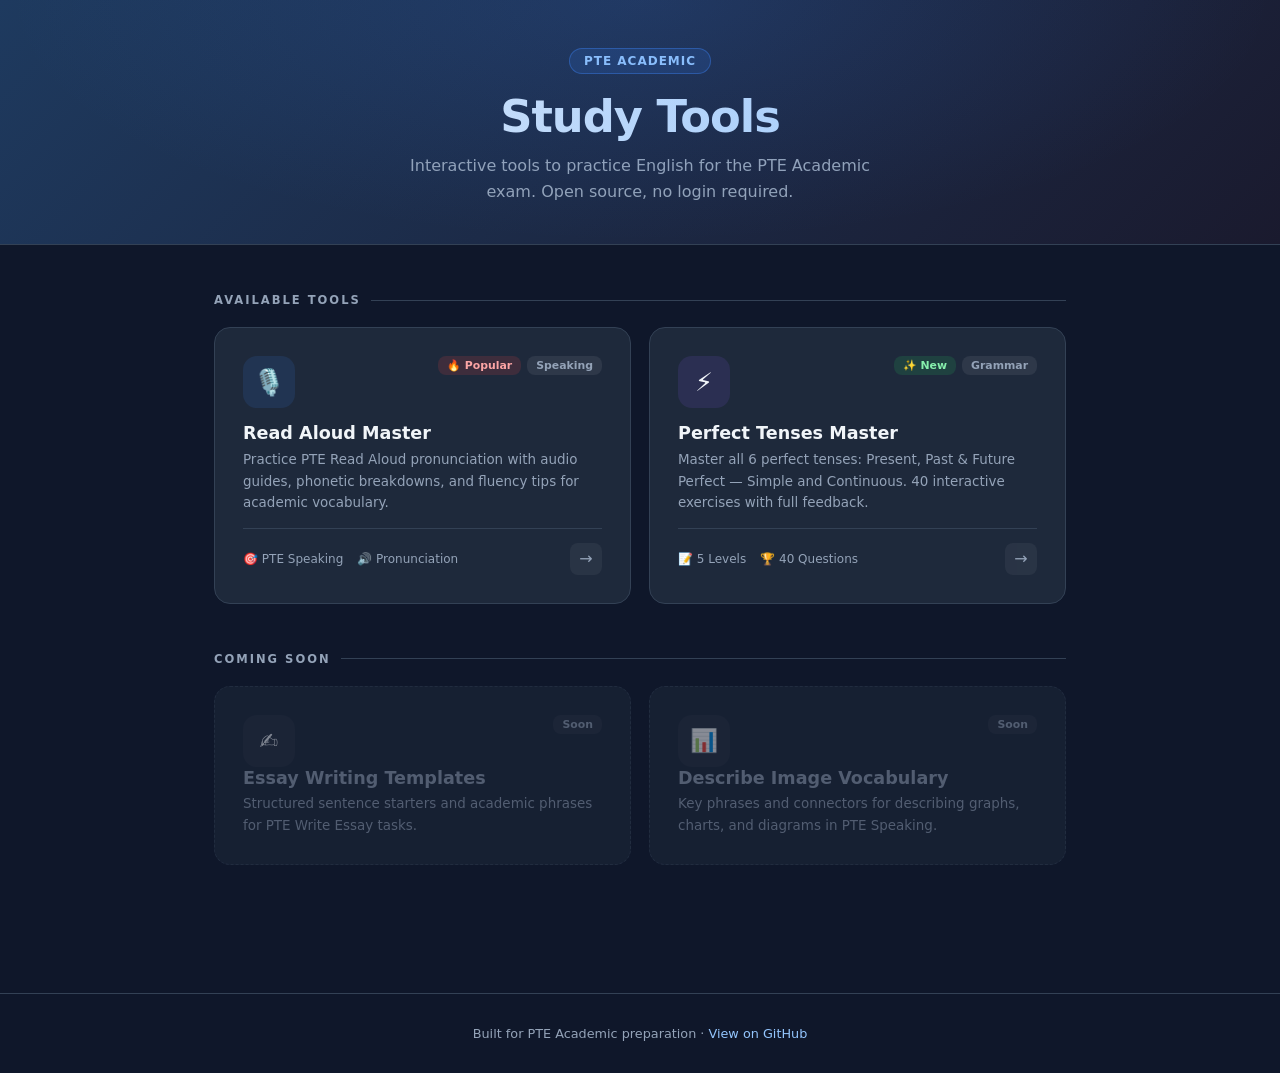
==== index.html @ c164edfb "Add Perfect Tenses Master tool and index navigation page - perfect_tenses_master.html: interactive g" ====
<!DOCTYPE html>
<html lang="en">
<head>
    <meta charset="UTF-8">
    <meta name="viewport" content="width=device-width, initial-scale=1.0">
    <title>PTE Academic — Study Tools</title>
    <style>
        * { margin: 0; padding: 0; box-sizing: border-box; }
        :root {
            --bg: #0F172A;
            --card: #1E293B;
            --card-hover: #263348;
            --border: #334155;
            --text: #F1F5F9;
            --text-muted: #94A3B8;
            --accent: #3B82F6;
            --accent2: #8B5CF6;
        }

        body {
            font-family: 'Segoe UI', system-ui, -apple-system, sans-serif;
            background: var(--bg);
            color: var(--text);
            min-height: 100vh;
        }

        /* ── HEADER ── */
        header {
            background: linear-gradient(135deg, #1E3A5F 0%, #1a1a2e 100%);
            padding: 48px 40px 40px;
            text-align: center;
            border-bottom: 1px solid var(--border);
            position: relative;
            overflow: hidden;
        }
        header::before {
            content: '';
            position: absolute; inset: 0;
            background: radial-gradient(ellipse at 50% 0%, rgba(59,130,246,0.15) 0%, transparent 70%);
            pointer-events: none;
        }
        .header-badge {
            display: inline-block;
            background: rgba(59,130,246,0.15);
            border: 1px solid rgba(59,130,246,0.4);
            color: #93C5FD;
            padding: 5px 14px;
            border-radius: 20px;
            font-size: 0.75rem;
            font-weight: 600;
            letter-spacing: 1px;
            text-transform: uppercase;
            margin-bottom: 16px;
        }
        header h1 {
            font-size: clamp(1.8rem, 4vw, 2.8rem);
            font-weight: 800;
            letter-spacing: -1px;
            background: linear-gradient(135deg, #F1F5F9, #93C5FD);
            -webkit-background-clip: text;
            -webkit-text-fill-color: transparent;
            background-clip: text;
            margin-bottom: 10px;
        }
        header p {
            color: var(--text-muted);
            font-size: 1rem;
            max-width: 500px;
            margin: 0 auto;
            line-height: 1.6;
        }

        /* ── MAIN ── */
        main {
            max-width: 900px;
            margin: 0 auto;
            padding: 48px 24px 80px;
        }

        .section-label {
            font-size: 0.72rem;
            font-weight: 700;
            letter-spacing: 2px;
            text-transform: uppercase;
            color: var(--text-muted);
            margin-bottom: 20px;
            display: flex;
            align-items: center;
            gap: 10px;
        }
        .section-label::after {
            content: '';
            flex: 1;
            height: 1px;
            background: var(--border);
        }

        /* ── CARDS GRID ── */
        .grid {
            display: grid;
            grid-template-columns: repeat(auto-fill, minmax(380px, 1fr));
            gap: 18px;
            margin-bottom: 48px;
        }

        .tool-card {
            background: var(--card);
            border: 1px solid var(--border);
            border-radius: 16px;
            padding: 28px;
            text-decoration: none;
            color: var(--text);
            transition: all 0.22s ease;
            display: flex;
            flex-direction: column;
            gap: 14px;
            position: relative;
            overflow: hidden;
        }
        .tool-card::before {
            content: '';
            position: absolute;
            top: 0; left: 0; right: 0;
            height: 3px;
            background: var(--card-accent, var(--accent));
            opacity: 0;
            transition: opacity 0.22s;
        }
        .tool-card:hover {
            background: var(--card-hover);
            border-color: var(--card-accent, var(--accent));
            transform: translateY(-3px);
            box-shadow: 0 12px 40px rgba(0,0,0,0.35);
        }
        .tool-card:hover::before { opacity: 1; }

        .card-top {
            display: flex;
            align-items: flex-start;
            justify-content: space-between;
            gap: 12px;
        }
        .card-icon {
            width: 52px; height: 52px;
            border-radius: 14px;
            display: flex; align-items: center; justify-content: center;
            font-size: 1.6rem;
            flex-shrink: 0;
        }
        .card-tags {
            display: flex; gap: 6px; flex-wrap: wrap; justify-content: flex-end;
        }
        .tag {
            padding: 3px 9px;
            border-radius: 8px;
            font-size: 0.68rem;
            font-weight: 600;
            background: rgba(255,255,255,0.07);
            color: var(--text-muted);
        }
        .tag-hot {
            background: rgba(239,68,68,0.15);
            color: #FCA5A5;
        }
        .tag-new {
            background: rgba(34,197,94,0.15);
            color: #86EFAC;
        }

        .card-title {
            font-size: 1.1rem;
            font-weight: 700;
            line-height: 1.3;
            margin-bottom: 4px;
        }
        .card-desc {
            font-size: 0.84rem;
            color: var(--text-muted);
            line-height: 1.6;
        }

        .card-footer {
            display: flex;
            align-items: center;
            justify-content: space-between;
            margin-top: auto;
            padding-top: 14px;
            border-top: 1px solid var(--border);
        }
        .card-meta {
            font-size: 0.75rem;
            color: var(--text-muted);
            display: flex;
            gap: 14px;
        }
        .card-meta span::before { margin-right: 4px; }
        .open-arrow {
            width: 32px; height: 32px;
            border-radius: 8px;
            background: rgba(255,255,255,0.05);
            display: flex; align-items: center; justify-content: center;
            font-size: 1rem;
            color: var(--text-muted);
            transition: all 0.2s;
        }
        .tool-card:hover .open-arrow {
            background: var(--card-accent, var(--accent));
            color: white;
        }

        /* ── COMING SOON ── */
        .coming-soon {
            background: var(--card);
            border: 1px dashed var(--border);
            border-radius: 16px;
            padding: 28px;
            opacity: 0.5;
            cursor: default;
        }
        .coming-soon .card-title { color: var(--text-muted); }
        .cs-badge {
            padding: 3px 9px;
            border-radius: 8px;
            font-size: 0.68rem;
            font-weight: 600;
            background: rgba(255,255,255,0.05);
            color: var(--text-muted);
        }

        /* ── FOOTER ── */
        footer {
            text-align: center;
            padding: 32px;
            border-top: 1px solid var(--border);
            color: var(--text-muted);
            font-size: 0.8rem;
        }
        footer a { color: #93C5FD; text-decoration: none; }
        footer a:hover { text-decoration: underline; }

        @media (max-width: 600px) {
            header { padding: 36px 20px 30px; }
            main { padding: 32px 16px 60px; }
            .grid { grid-template-columns: 1fr; }
        }
    </style>
</head>
<body>

<header>
    <div class="header-badge">PTE Academic</div>
    <h1>Study Tools</h1>
    <p>Interactive tools to practice English for the PTE Academic exam. Open source, no login required.</p>
</header>

<main>

    <div class="section-label">Available Tools</div>

    <div class="grid">

        <!-- Tool 1: Pronunciacion Master -->
        <a class="tool-card" href="pronunciacion_master.html" style="--card-accent: #3B82F6;">
            <div class="card-top">
                <div class="card-icon" style="background: rgba(59,130,246,0.12);">🎙️</div>
                <div class="card-tags">
                    <span class="tag tag-hot">🔥 Popular</span>
                    <span class="tag">Speaking</span>
                </div>
            </div>
            <div>
                <div class="card-title">Read Aloud Master</div>
                <div class="card-desc">Practice PTE Read Aloud pronunciation with audio guides, phonetic breakdowns, and fluency tips for academic vocabulary.</div>
            </div>
            <div class="card-footer">
                <div class="card-meta">
                    <span>🎯 PTE Speaking</span>
                    <span>🔊 Pronunciation</span>
                </div>
                <div class="open-arrow">→</div>
            </div>
        </a>

        <!-- Tool 2: Perfect Tenses Master -->
        <a class="tool-card" href="perfect_tenses_master.html" style="--card-accent: #8B5CF6;">
            <div class="card-top">
                <div class="card-icon" style="background: rgba(139,92,246,0.12);">⚡</div>
                <div class="card-tags">
                    <span class="tag tag-new">✨ New</span>
                    <span class="tag">Grammar</span>
                </div>
            </div>
            <div>
                <div class="card-title">Perfect Tenses Master</div>
                <div class="card-desc">Master all 6 perfect tenses: Present, Past & Future Perfect — Simple and Continuous. 40 interactive exercises with full feedback.</div>
            </div>
            <div class="card-footer">
                <div class="card-meta">
                    <span>📝 5 Levels</span>
                    <span>🏆 40 Questions</span>
                </div>
                <div class="open-arrow">→</div>
            </div>
        </a>

    </div>

    <div class="section-label">Coming Soon</div>

    <div class="grid">
        <div class="coming-soon">
            <div class="card-top">
                <div class="card-icon" style="background:rgba(255,255,255,0.04); font-size:1.4rem;">✍️</div>
                <span class="cs-badge">Soon</span>
            </div>
            <div class="card-title">Essay Writing Templates</div>
            <div class="card-desc">Structured sentence starters and academic phrases for PTE Write Essay tasks.</div>
        </div>
        <div class="coming-soon">
            <div class="card-top">
                <div class="card-icon" style="background:rgba(255,255,255,0.04); font-size:1.4rem;">📊</div>
                <span class="cs-badge">Soon</span>
            </div>
            <div class="card-title">Describe Image Vocabulary</div>
            <div class="card-desc">Key phrases and connectors for describing graphs, charts, and diagrams in PTE Speaking.</div>
        </div>
    </div>

</main>

<footer>
    Built for PTE Academic preparation · <a href="https://github.com" target="_blank">View on GitHub</a>
</footer>

</body>
</html>
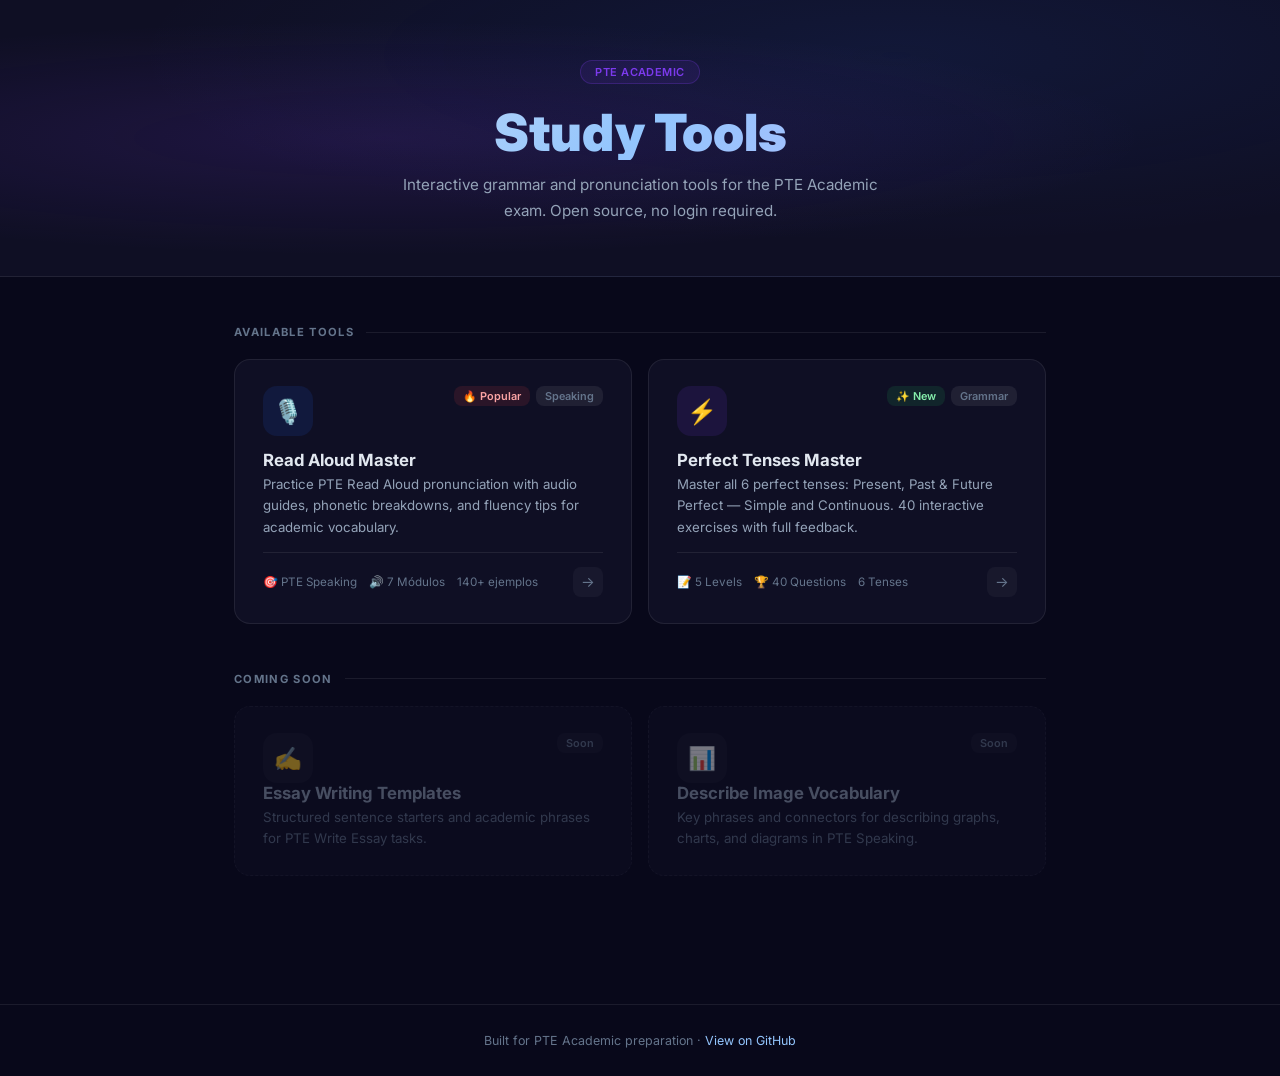
==== commit 451f3166: "Add shared design system and unify visual style across all tools - styles.css: shared stylesheet wit" ====
--- a/index.html
+++ b/index.html
@@ -1,335 +1,188 @@
 <!DOCTYPE html>
 <html lang="en">
 <head>
-    <meta charset="UTF-8">
-    <meta name="viewport" content="width=device-width, initial-scale=1.0">
-    <title>PTE Academic — Study Tools</title>
-    <style>
-        * { margin: 0; padding: 0; box-sizing: border-box; }
-        :root {
-            --bg: #0F172A;
-            --card: #1E293B;
-            --card-hover: #263348;
-            --border: #334155;
-            --text: #F1F5F9;
-            --text-muted: #94A3B8;
-            --accent: #3B82F6;
-            --accent2: #8B5CF6;
-        }
+  <meta charset="UTF-8">
+  <meta name="viewport" content="width=device-width, initial-scale=1.0">
+  <title>PTE Academic — Study Tools</title>
+  <link href="https://fonts.googleapis.com/css2?family=Inter:wght@300;400;500;600;700;800;900&family=JetBrains+Mono:wght@400;600&display=swap" rel="stylesheet">
+  <link rel="stylesheet" href="styles.css">
+  <style>
+    /* Index-specific: centered layout (no sidebar) */
+    body { display: block; }
 
-        body {
-            font-family: 'Segoe UI', system-ui, -apple-system, sans-serif;
-            background: var(--bg);
-            color: var(--text);
-            min-height: 100vh;
-        }
+    .index-header {
+      background:
+        radial-gradient(ellipse at 30% 50%, rgba(124,58,237,.15) 0%, transparent 60%),
+        radial-gradient(ellipse at 70% 20%, rgba(37,99,235,.10) 0%, transparent 60%),
+        var(--bg2);
+      border-bottom: 1px solid var(--b1);
+      padding: 60px 40px 52px;
+      text-align: center;
+    }
+    .index-badge {
+      display: inline-flex; align-items: center; gap: 6px;
+      font-size: 11px; font-weight: 600; color: #7c3aed;
+      background: rgba(124,58,237,.1); border: 1px solid rgba(124,58,237,.25);
+      padding: 4px 14px; border-radius: 20px;
+      letter-spacing: .04em; text-transform: uppercase; margin-bottom: 20px;
+    }
+    .index-header h1 {
+      font-size: clamp(2rem, 5vw, 3.2rem); font-weight: 900;
+      line-height: 1.1; margin-bottom: 12px;
+      background: linear-gradient(135deg, #e2e8f0, #93c5fd 50%, #c4b5fd);
+      -webkit-background-clip: text; -webkit-text-fill-color: transparent;
+      background-clip: text;
+    }
+    .index-header p { font-size: .95rem; color: var(--t2); max-width: 480px; margin: 0 auto; line-height: 1.7; }
 
-        /* ── HEADER ── */
-        header {
-            background: linear-gradient(135deg, #1E3A5F 0%, #1a1a2e 100%);
-            padding: 48px 40px 40px;
-            text-align: center;
-            border-bottom: 1px solid var(--border);
-            position: relative;
-            overflow: hidden;
-        }
-        header::before {
-            content: '';
-            position: absolute; inset: 0;
-            background: radial-gradient(ellipse at 50% 0%, rgba(59,130,246,0.15) 0%, transparent 70%);
-            pointer-events: none;
-        }
-        .header-badge {
-            display: inline-block;
-            background: rgba(59,130,246,0.15);
-            border: 1px solid rgba(59,130,246,0.4);
-            color: #93C5FD;
-            padding: 5px 14px;
-            border-radius: 20px;
-            font-size: 0.75rem;
-            font-weight: 600;
-            letter-spacing: 1px;
-            text-transform: uppercase;
-            margin-bottom: 16px;
-        }
-        header h1 {
-            font-size: clamp(1.8rem, 4vw, 2.8rem);
-            font-weight: 800;
-            letter-spacing: -1px;
-            background: linear-gradient(135deg, #F1F5F9, #93C5FD);
-            -webkit-background-clip: text;
-            -webkit-text-fill-color: transparent;
-            background-clip: text;
-            margin-bottom: 10px;
-        }
-        header p {
-            color: var(--text-muted);
-            font-size: 1rem;
-            max-width: 500px;
-            margin: 0 auto;
-            line-height: 1.6;
-        }
+    .index-main { max-width: 860px; margin: 0 auto; padding: 48px 24px 80px; }
 
-        /* ── MAIN ── */
-        main {
-            max-width: 900px;
-            margin: 0 auto;
-            padding: 48px 24px 80px;
-        }
+    .section-label {
+      font-size: .7rem; font-weight: 700; letter-spacing: .12em;
+      text-transform: uppercase; color: var(--t3);
+      display: flex; align-items: center; gap: 12px; margin-bottom: 20px;
+    }
+    .section-label::after { content: ''; flex: 1; height: 1px; background: var(--b1); }
 
-        .section-label {
-            font-size: 0.72rem;
-            font-weight: 700;
-            letter-spacing: 2px;
-            text-transform: uppercase;
-            color: var(--text-muted);
-            margin-bottom: 20px;
-            display: flex;
-            align-items: center;
-            gap: 10px;
-        }
-        .section-label::after {
-            content: '';
-            flex: 1;
-            height: 1px;
-            background: var(--border);
-        }
+    .tools-grid { display: grid; grid-template-columns: repeat(auto-fill, minmax(360px, 1fr)); gap: 16px; margin-bottom: 48px; }
 
-        /* ── CARDS GRID ── */
-        .grid {
-            display: grid;
-            grid-template-columns: repeat(auto-fill, minmax(380px, 1fr));
-            gap: 18px;
-            margin-bottom: 48px;
-        }
+    /* Tool card */
+    .tool-card {
+      background: var(--bg2); border: 1px solid var(--b1);
+      border-radius: 16px; padding: 26px 28px;
+      text-decoration: none; color: var(--t1);
+      transition: all .22s ease; display: flex; flex-direction: column; gap: 14px;
+      position: relative; overflow: hidden;
+    }
+    .tool-card::before {
+      content: ''; position: absolute; top: 0; left: 0; right: 0; height: 3px;
+      background: var(--ac, #7c3aed); opacity: 0; transition: opacity .22s;
+    }
+    .tool-card:hover { background: var(--bg3); border-color: var(--ac, #7c3aed); transform: translateY(-3px); box-shadow: 0 14px 40px rgba(0,0,0,.4); }
+    .tool-card:hover::before { opacity: 1; }
 
-        .tool-card {
-            background: var(--card);
-            border: 1px solid var(--border);
-            border-radius: 16px;
-            padding: 28px;
-            text-decoration: none;
-            color: var(--text);
-            transition: all 0.22s ease;
-            display: flex;
-            flex-direction: column;
-            gap: 14px;
-            position: relative;
-            overflow: hidden;
-        }
-        .tool-card::before {
-            content: '';
-            position: absolute;
-            top: 0; left: 0; right: 0;
-            height: 3px;
-            background: var(--card-accent, var(--accent));
-            opacity: 0;
-            transition: opacity 0.22s;
-        }
-        .tool-card:hover {
-            background: var(--card-hover);
-            border-color: var(--card-accent, var(--accent));
-            transform: translateY(-3px);
-            box-shadow: 0 12px 40px rgba(0,0,0,0.35);
-        }
-        .tool-card:hover::before { opacity: 1; }
+    .tc-top { display: flex; align-items: flex-start; justify-content: space-between; gap: 12px; }
+    .tc-icon { width: 50px; height: 50px; border-radius: 14px; display: flex; align-items: center; justify-content: center; font-size: 1.5rem; flex-shrink: 0; }
+    .tc-tags { display: flex; gap: 6px; flex-wrap: wrap; justify-content: flex-end; }
+    .tc-tag { padding: 3px 9px; border-radius: 8px; font-size: .68rem; font-weight: 600; background: var(--s2); color: var(--t3); }
+    .tc-tag-hot { background: rgba(239,68,68,.12); color: #fca5a5; }
+    .tc-tag-new { background: rgba(34,197,94,.12); color: #86efac; }
 
-        .card-top {
-            display: flex;
-            align-items: flex-start;
-            justify-content: space-between;
-            gap: 12px;
-        }
-        .card-icon {
-            width: 52px; height: 52px;
-            border-radius: 14px;
-            display: flex; align-items: center; justify-content: center;
-            font-size: 1.6rem;
-            flex-shrink: 0;
-        }
-        .card-tags {
-            display: flex; gap: 6px; flex-wrap: wrap; justify-content: flex-end;
-        }
-        .tag {
-            padding: 3px 9px;
-            border-radius: 8px;
-            font-size: 0.68rem;
-            font-weight: 600;
-            background: rgba(255,255,255,0.07);
-            color: var(--text-muted);
-        }
-        .tag-hot {
-            background: rgba(239,68,68,0.15);
-            color: #FCA5A5;
-        }
-        .tag-new {
-            background: rgba(34,197,94,0.15);
-            color: #86EFAC;
-        }
+    .tc-title { font-size: 1.05rem; font-weight: 700; margin-bottom: 4px; }
+    .tc-desc  { font-size: .83rem; color: var(--t2); line-height: 1.6; }
 
-        .card-title {
-            font-size: 1.1rem;
-            font-weight: 700;
-            line-height: 1.3;
-            margin-bottom: 4px;
-        }
-        .card-desc {
-            font-size: 0.84rem;
-            color: var(--text-muted);
-            line-height: 1.6;
-        }
+    .tc-footer {
+      display: flex; align-items: center; justify-content: space-between;
+      margin-top: auto; padding-top: 14px; border-top: 1px solid var(--b1);
+    }
+    .tc-meta { font-size: .73rem; color: var(--t3); display: flex; gap: 12px; }
+    .tc-arrow {
+      width: 30px; height: 30px; border-radius: 8px; background: var(--s1);
+      display: flex; align-items: center; justify-content: center;
+      font-size: .9rem; color: var(--t3); transition: all .2s;
+    }
+    .tool-card:hover .tc-arrow { background: var(--ac, #7c3aed); color: white; }
 
-        .card-footer {
-            display: flex;
-            align-items: center;
-            justify-content: space-between;
-            margin-top: auto;
-            padding-top: 14px;
-            border-top: 1px solid var(--border);
-        }
-        .card-meta {
-            font-size: 0.75rem;
-            color: var(--text-muted);
-            display: flex;
-            gap: 14px;
-        }
-        .card-meta span::before { margin-right: 4px; }
-        .open-arrow {
-            width: 32px; height: 32px;
-            border-radius: 8px;
-            background: rgba(255,255,255,0.05);
-            display: flex; align-items: center; justify-content: center;
-            font-size: 1rem;
-            color: var(--text-muted);
-            transition: all 0.2s;
-        }
-        .tool-card:hover .open-arrow {
-            background: var(--card-accent, var(--accent));
-            color: white;
-        }
+    /* Coming soon */
+    .coming-soon {
+      background: var(--bg2); border: 1px dashed var(--b1); border-radius: 16px;
+      padding: 26px 28px; opacity: .45; cursor: default;
+    }
+    .cs-title { font-size: 1.05rem; font-weight: 700; color: var(--t2); margin-bottom: 4px; }
+    .cs-desc  { font-size: .83rem; color: var(--t3); line-height: 1.6; }
+    .cs-badge { font-size: .68rem; font-weight: 600; padding: 3px 9px; border-radius: 8px; background: var(--s1); color: var(--t3); }
 
-        /* ── COMING SOON ── */
-        .coming-soon {
-            background: var(--card);
-            border: 1px dashed var(--border);
-            border-radius: 16px;
-            padding: 28px;
-            opacity: 0.5;
-            cursor: default;
-        }
-        .coming-soon .card-title { color: var(--text-muted); }
-        .cs-badge {
-            padding: 3px 9px;
-            border-radius: 8px;
-            font-size: 0.68rem;
-            font-weight: 600;
-            background: rgba(255,255,255,0.05);
-            color: var(--text-muted);
-        }
+    .index-footer {
+      text-align: center; padding: 28px; border-top: 1px solid var(--b1);
+      color: var(--t3); font-size: .78rem;
+    }
+    .index-footer a { color: #93c5fd; text-decoration: none; }
+    .index-footer a:hover { text-decoration: underline; }
 
-        /* ── FOOTER ── */
-        footer {
-            text-align: center;
-            padding: 32px;
-            border-top: 1px solid var(--border);
-            color: var(--text-muted);
-            font-size: 0.8rem;
-        }
-        footer a { color: #93C5FD; text-decoration: none; }
-        footer a:hover { text-decoration: underline; }
-
-        @media (max-width: 600px) {
-            header { padding: 36px 20px 30px; }
-            main { padding: 32px 16px 60px; }
-            .grid { grid-template-columns: 1fr; }
-        }
-    </style>
+    @media (max-width: 600px) {
+      .index-header { padding: 44px 20px 36px; }
+      .index-main { padding: 32px 16px 60px; }
+      .tools-grid { grid-template-columns: 1fr; }
+    }
+  </style>
 </head>
 <body>
 
-<header>
-    <div class="header-badge">PTE Academic</div>
-    <h1>Study Tools</h1>
-    <p>Interactive tools to practice English for the PTE Academic exam. Open source, no login required.</p>
+<header class="index-header">
+  <div class="index-badge">PTE Academic</div>
+  <h1>Study Tools</h1>
+  <p>Interactive grammar and pronunciation tools for the PTE Academic exam. Open source, no login required.</p>
 </header>
 
-<main>
+<main class="index-main">
 
-    <div class="section-label">Available Tools</div>
+  <div class="section-label">Available Tools</div>
 
-    <div class="grid">
+  <div class="tools-grid">
 
-        <!-- Tool 1: Pronunciacion Master -->
-        <a class="tool-card" href="pronunciacion_master.html" style="--card-accent: #3B82F6;">
-            <div class="card-top">
-                <div class="card-icon" style="background: rgba(59,130,246,0.12);">🎙️</div>
-                <div class="card-tags">
-                    <span class="tag tag-hot">🔥 Popular</span>
-                    <span class="tag">Speaking</span>
-                </div>
-            </div>
-            <div>
-                <div class="card-title">Read Aloud Master</div>
-                <div class="card-desc">Practice PTE Read Aloud pronunciation with audio guides, phonetic breakdowns, and fluency tips for academic vocabulary.</div>
-            </div>
-            <div class="card-footer">
-                <div class="card-meta">
-                    <span>🎯 PTE Speaking</span>
-                    <span>🔊 Pronunciation</span>
-                </div>
-                <div class="open-arrow">→</div>
-            </div>
-        </a>
+    <a class="tool-card" href="pronunciacion_master.html" style="--ac:#2563eb;">
+      <div class="tc-top">
+        <div class="tc-icon" style="background:rgba(37,99,235,.12);">🎙️</div>
+        <div class="tc-tags">
+          <span class="tc-tag tc-tag-hot">🔥 Popular</span>
+          <span class="tc-tag">Speaking</span>
+        </div>
+      </div>
+      <div>
+        <div class="tc-title">Read Aloud Master</div>
+        <div class="tc-desc">Practice PTE Read Aloud pronunciation with audio guides, phonetic breakdowns, and fluency tips for academic vocabulary.</div>
+      </div>
+      <div class="tc-footer">
+        <div class="tc-meta"><span>🎯 PTE Speaking</span><span>🔊 7 Módulos</span><span>140+ ejemplos</span></div>
+        <div class="tc-arrow">→</div>
+      </div>
+    </a>
 
-        <!-- Tool 2: Perfect Tenses Master -->
-        <a class="tool-card" href="perfect_tenses_master.html" style="--card-accent: #8B5CF6;">
-            <div class="card-top">
-                <div class="card-icon" style="background: rgba(139,92,246,0.12);">⚡</div>
-                <div class="card-tags">
-                    <span class="tag tag-new">✨ New</span>
-                    <span class="tag">Grammar</span>
-                </div>
-            </div>
-            <div>
-                <div class="card-title">Perfect Tenses Master</div>
-                <div class="card-desc">Master all 6 perfect tenses: Present, Past & Future Perfect — Simple and Continuous. 40 interactive exercises with full feedback.</div>
-            </div>
-            <div class="card-footer">
-                <div class="card-meta">
-                    <span>📝 5 Levels</span>
-                    <span>🏆 40 Questions</span>
-                </div>
-                <div class="open-arrow">→</div>
-            </div>
-        </a>
+    <a class="tool-card" href="perfect_tenses_master.html" style="--ac:#7c3aed;">
+      <div class="tc-top">
+        <div class="tc-icon" style="background:rgba(124,58,237,.12);">⚡</div>
+        <div class="tc-tags">
+          <span class="tc-tag tc-tag-new">✨ New</span>
+          <span class="tc-tag">Grammar</span>
+        </div>
+      </div>
+      <div>
+        <div class="tc-title">Perfect Tenses Master</div>
+        <div class="tc-desc">Master all 6 perfect tenses: Present, Past & Future Perfect — Simple and Continuous. 40 interactive exercises with full feedback.</div>
+      </div>
+      <div class="tc-footer">
+        <div class="tc-meta"><span>📝 5 Levels</span><span>🏆 40 Questions</span><span>6 Tenses</span></div>
+        <div class="tc-arrow">→</div>
+      </div>
+    </a>
 
+  </div>
+
+  <div class="section-label">Coming Soon</div>
+
+  <div class="tools-grid">
+    <div class="coming-soon">
+      <div class="tc-top">
+        <div class="tc-icon" style="background:var(--s1);font-size:1.4rem;">✍️</div>
+        <span class="cs-badge">Soon</span>
+      </div>
+      <div class="cs-title">Essay Writing Templates</div>
+      <div class="cs-desc">Structured sentence starters and academic phrases for PTE Write Essay tasks.</div>
     </div>
-
-    <div class="section-label">Coming Soon</div>
-
-    <div class="grid">
-        <div class="coming-soon">
-            <div class="card-top">
-                <div class="card-icon" style="background:rgba(255,255,255,0.04); font-size:1.4rem;">✍️</div>
-                <span class="cs-badge">Soon</span>
-            </div>
-            <div class="card-title">Essay Writing Templates</div>
-            <div class="card-desc">Structured sentence starters and academic phrases for PTE Write Essay tasks.</div>
-        </div>
-        <div class="coming-soon">
-            <div class="card-top">
-                <div class="card-icon" style="background:rgba(255,255,255,0.04); font-size:1.4rem;">📊</div>
-                <span class="cs-badge">Soon</span>
-            </div>
-            <div class="card-title">Describe Image Vocabulary</div>
-            <div class="card-desc">Key phrases and connectors for describing graphs, charts, and diagrams in PTE Speaking.</div>
-        </div>
+    <div class="coming-soon">
+      <div class="tc-top">
+        <div class="tc-icon" style="background:var(--s1);font-size:1.4rem;">📊</div>
+        <span class="cs-badge">Soon</span>
+      </div>
+      <div class="cs-title">Describe Image Vocabulary</div>
+      <div class="cs-desc">Key phrases and connectors for describing graphs, charts, and diagrams in PTE Speaking.</div>
     </div>
+  </div>
 
 </main>
 
-<footer>
-    Built for PTE Academic preparation · <a href="https://github.com" target="_blank">View on GitHub</a>
+<footer class="index-footer">
+  Built for PTE Academic preparation · <a href="https://github.com/GapolaniaDev/english_class" target="_blank">View on GitHub</a>
 </footer>
 
 </body>
--- a/styles.css
+++ b/styles.css
@@ -0,0 +1,558 @@
+/* ================================================================
+   PTE Academic Study Tools — Shared Stylesheet  v1.0
+   Fuente de verdad de estilos para todos los HTML tools.
+   Para crear un nuevo tool: enlaza este archivo y sigue README.md
+   ================================================================ */
+
+
+/* ── 1. VARIABLES ─────────────────────────────────────────────── */
+*,*::before,*::after { box-sizing: border-box; margin: 0; padding: 0; }
+
+:root {
+  /* Backgrounds */
+  --bg:  #08081a;
+  --bg2: #0f0f24;
+  --bg3: #13132e;
+
+  /* Surfaces (overlays sobre fondo oscuro) */
+  --s1: rgba(255,255,255,0.04);
+  --s2: rgba(255,255,255,0.07);
+  --s3: rgba(255,255,255,0.11);
+
+  /* Borders */
+  --b1: rgba(255,255,255,0.08);
+  --b2: rgba(255,255,255,0.16);
+
+  /* Text */
+  --t1: #e2e8f0;   /* primary   */
+  --t2: #94a3b8;   /* secondary */
+  --t3: #64748b;   /* muted     */
+
+  /* Semantic */
+  --ok:   #10b981;
+  --err:  #f43f5e;
+  --warn: #f59e0b;
+
+  /* Accent palette */
+  --purple: #7c3aed;
+  --blue:   #2563eb;
+  --cyan:   #0891b2;
+  --pink:   #db2777;
+  --green:  #059669;
+  --amber:  #d97706;
+  --indigo: #4f46e5;
+
+  /* Layout */
+  --sw: 280px;          /* sidebar width */
+  --radius: 12px;
+  --radius-sm: 8px;
+}
+
+
+/* ── 2. BASE ──────────────────────────────────────────────────── */
+html { scroll-behavior: smooth; }
+
+body {
+  font-family: 'Inter', sans-serif;
+  background: var(--bg);
+  color: var(--t1);
+  display: flex;
+  min-height: 100vh;
+  overflow-x: hidden;
+}
+
+
+/* ── 3. SIDEBAR ───────────────────────────────────────────────── */
+.sidebar {
+  width: var(--sw);
+  min-height: 100vh;
+  background: var(--bg2);
+  border-right: 1px solid var(--b1);
+  position: fixed;
+  left: 0; top: 0;
+  overflow-y: auto;
+  z-index: 100;
+  display: flex;
+  flex-direction: column;
+  transition: transform .3s;
+}
+
+/* Logo / branding */
+.sb-logo { padding: 22px 20px 16px; border-bottom: 1px solid var(--b1); }
+.sb-logo a { text-decoration: none; }
+.sb-logo h1 {
+  font-size: 17px; font-weight: 900;
+  background: linear-gradient(135deg, #7c3aed, #2563eb, #06b6d4);
+  -webkit-background-clip: text; -webkit-text-fill-color: transparent;
+  background-clip: text; line-height: 1.2;
+}
+.sb-logo p { font-size: 11px; color: var(--t3); margin-top: 3px; }
+
+/* Back-to-home link */
+.sb-home {
+  display: flex; align-items: center; gap: 6px;
+  padding: 9px 20px; font-size: 11px; font-weight: 600;
+  color: var(--t3); text-decoration: none;
+  letter-spacing: .04em; text-transform: uppercase;
+  border-bottom: 1px solid var(--b1); transition: color .2s;
+}
+.sb-home:hover { color: var(--t1); }
+
+/* Navigation */
+.sb-nav { padding: 10px 0; flex: 1; }
+.nav-lbl {
+  font-size: 10px; font-weight: 600;
+  letter-spacing: .1em; text-transform: uppercase;
+  color: var(--t3); padding: 10px 20px 4px;
+}
+.nav-item {
+  display: flex; align-items: center; gap: 10px;
+  padding: 9px 20px; cursor: pointer;
+  font-size: 13px; color: var(--t2); text-decoration: none;
+  border-left: 3px solid transparent;
+  transition: all .2s; position: relative;
+}
+.nav-item:hover  { background: var(--s1); color: var(--t1); }
+.nav-item.active { color: var(--t1); border-left-color: var(--ac, #7c3aed); background: var(--s2); }
+.nav-icon  { font-size: 15px; width: 22px; text-align: center; }
+.nav-title { flex: 1; font-weight: 500; }
+.nav-badge {
+  font-size: 10px; font-weight: 700; padding: 2px 7px;
+  border-radius: 8px; background: var(--s2); color: var(--t3);
+}
+.nav-ck {
+  width: 16px; height: 16px; border-radius: 50%;
+  border: 2px solid var(--t3);
+  display: flex; align-items: center; justify-content: center;
+  font-size: 9px; flex-shrink: 0; transition: all .3s;
+}
+.nav-ck.done { background: var(--ok); border-color: var(--ok); color: #fff; }
+
+/* Sidebar progress bar */
+.sb-prog { padding: 14px 20px; border-top: 1px solid var(--b1); }
+.sb-prog-row { display: flex; justify-content: space-between; font-size: 11px; color: var(--t3); margin-bottom: 6px; }
+
+/* Sidebar game stats (XP, streak, accuracy) */
+.sb-stats {
+  padding: 14px 20px; border-top: 1px solid var(--b1);
+  display: flex; flex-direction: column; gap: 10px;
+}
+.sb-stat-row { display: flex; justify-content: space-between; align-items: center; }
+.sb-stat-lbl { font-size: 11px; color: var(--t3); }
+.sb-stat-val { font-size: 14px; font-weight: 700; color: var(--t1); }
+
+
+/* ── 4. MAIN CONTENT ──────────────────────────────────────────── */
+.main { margin-left: var(--sw); flex: 1; min-width: 0; }
+
+
+/* ── 5. HERO ──────────────────────────────────────────────────── */
+.hero {
+  padding: 56px 48px 44px;
+  background:
+    radial-gradient(ellipse at 20% 60%, rgba(124,58,237,.12) 0%, transparent 60%),
+    radial-gradient(ellipse at 80% 20%, rgba(37,99,235,.08)  0%, transparent 60%);
+  border-bottom: 1px solid var(--b1);
+}
+.hero-badge {
+  display: inline-flex; align-items: center; gap: 6px;
+  font-size: 12px; font-weight: 600; color: #7c3aed;
+  background: rgba(124,58,237,.1); border: 1px solid rgba(124,58,237,.25);
+  padding: 4px 12px; border-radius: 20px; margin-bottom: 16px;
+}
+.hero h1 { font-size: 40px; font-weight: 900; line-height: 1.1; margin-bottom: 10px; }
+.hero h1 span {
+  background: linear-gradient(135deg, #7c3aed, #2563eb, #06b6d4);
+  -webkit-background-clip: text; -webkit-text-fill-color: transparent;
+  background-clip: text;
+}
+.hero p { font-size: 15px; color: var(--t2); max-width: 580px; line-height: 1.7; margin-bottom: 28px; }
+.hero-stats { display: flex; gap: 16px; flex-wrap: wrap; }
+.hstat {
+  background: var(--s1); border: 1px solid var(--b1);
+  border-radius: var(--radius); padding: 14px 18px;
+  display: flex; align-items: center; gap: 12px;
+}
+.hstat-icon { font-size: 22px; }
+.hstat-val  { font-size: 22px; font-weight: 800; line-height: 1; }
+.hstat-lbl  { font-size: 11px; color: var(--t3); margin-top: 2px; }
+
+
+/* ── 6. SECTIONS ──────────────────────────────────────────────── */
+.sec { padding: 48px; border-bottom: 1px solid var(--b1); }
+.sec-hdr { display: flex; align-items: flex-start; gap: 14px; margin-bottom: 28px; }
+.sec-ico {
+  width: 50px; height: 50px; border-radius: 14px;
+  display: flex; align-items: center; justify-content: center;
+  font-size: 22px; flex-shrink: 0;
+}
+.sec-hdr-txt h2 { font-size: 24px; font-weight: 800; margin-bottom: 4px; }
+.sec-hdr-txt p  { font-size: 14px; color: var(--t2); line-height: 1.5; }
+
+
+/* ── 7. TIP BOXES ─────────────────────────────────────────────── */
+.tip {
+  border-radius: var(--radius); padding: 14px 18px;
+  margin-bottom: 20px; border: 1px solid; display: flex; gap: 12px;
+}
+.tip.es   { background: rgba(244,63,94,.05);  border-color: rgba(244,63,94,.2); }
+.tip.rule { background: rgba(124,58,237,.05); border-color: rgba(124,58,237,.2); }
+.tip.info { background: rgba(245,158,11,.05); border-color: rgba(245,158,11,.2); }
+.tip.ok   { background: rgba(16,185,129,.05); border-color: rgba(16,185,129,.2); }
+.tip-icon { font-size: 18px; flex-shrink: 0; padding-top: 1px; }
+.tip-body { flex: 1; font-size: 13px; color: var(--t2); line-height: 1.6; }
+.tip-body strong { color: var(--t1); }
+.tip-lbl  { font-size: 10px; font-weight: 700; text-transform: uppercase; letter-spacing: .05em; color: var(--t3); margin-bottom: 4px; }
+
+
+/* ── 8. CARDS ─────────────────────────────────────────────────── */
+
+/* Generic surface card */
+.card {
+  background: var(--s1); border: 1px solid var(--b1);
+  border-radius: 14px; padding: 20px 24px; transition: all .2s;
+}
+.card:hover { background: var(--s2); border-color: var(--b2); }
+
+/* Read-aloud / content card */
+.ra-card {
+  background: var(--s1); border: 1px solid var(--b1);
+  border-radius: 14px; padding: 18px 22px; margin-bottom: 10px; transition: all .2s;
+}
+.ra-card:hover { background: var(--s2); border-color: var(--b2); }
+.ra-hdr { display: flex; align-items: center; justify-content: space-between; margin-bottom: 10px; }
+.ra-txt { font-size: 15px; line-height: 1.9; margin-bottom: 10px; }
+.ra-tags { display: flex; gap: 5px; flex-wrap: wrap; }
+
+/* Sentence card */
+.sent-card {
+  background: var(--s1); border: 1px solid var(--b1);
+  border-radius: 10px; padding: 14px 18px; margin-bottom: 7px;
+  display: flex; align-items: flex-start; gap: 12px; transition: all .2s;
+}
+.sent-card:hover { background: var(--s2); border-color: var(--b2); }
+.sent-num { font-size: 11px; font-weight: 700; color: var(--t3); width: 20px; flex-shrink: 0; padding-top: 2px; }
+.sent-txt { flex: 1; font-size: 14px; line-height: 1.7; }
+.sent-ctl { display: flex; gap: 5px; flex-shrink: 0; }
+
+/* Example word card */
+.ex-card {
+  background: var(--s1); border: 1px solid var(--b1);
+  border-radius: var(--radius); padding: 14px; transition: all .2s;
+  cursor: default; position: relative; overflow: hidden;
+}
+.ex-card::before {
+  content: ''; position: absolute; top: 0; left: 0; right: 0;
+  height: 2px; background: var(--cc, #7c3aed); opacity: 0; transition: opacity .2s;
+}
+.ex-card:hover { background: var(--s2); border-color: var(--b2); transform: translateY(-2px); }
+.ex-card:hover::before { opacity: 1; }
+.ex-word { font-size: 20px; font-weight: 700; margin-bottom: 3px; }
+.ex-word .hl { color: var(--cc, #7c3aed); }
+.ex-ph   { font-family: 'JetBrains Mono', monospace; font-size: 11px; color: var(--t3); margin-bottom: 8px; }
+.ex-sent { font-size: 11px; color: var(--t2); line-height: 1.5; font-style: italic; margin-bottom: 8px; }
+.ex-btns { display: flex; gap: 5px; }
+
+/* Question card (interactive tools) */
+.q-card {
+  background: var(--bg2); border: 1px solid var(--b1);
+  border-radius: 16px; padding: 28px 32px; margin-bottom: 16px;
+  animation: slideIn .3s ease;
+}
+@keyframes slideIn { from { opacity: 0; transform: translateY(10px); } to { opacity: 1; transform: translateY(0); } }
+
+/* Phoneme group header */
+.grp-hdr { display: flex; align-items: center; gap: 10px; margin: 24px 0 14px; }
+.grp-title { font-size: 14px; font-weight: 600; }
+.grp-sub { font-size: 12px; color: var(--t3); margin-left: 4px; }
+
+/* Example grid */
+.ex-grid { display: grid; grid-template-columns: repeat(auto-fill, minmax(185px,1fr)); gap: 10px; margin-bottom: 20px; }
+
+
+/* ── 9. BUTTONS ───────────────────────────────────────────────── */
+
+/* Speak/audio button */
+.btn-sp {
+  display: inline-flex; align-items: center; gap: 3px;
+  font-size: 11px; font-weight: 600; padding: 3px 8px;
+  border-radius: 5px; border: 1px solid var(--b2);
+  background: var(--s2); color: var(--t2);
+  cursor: pointer; transition: all .2s; font-family: 'Inter', sans-serif;
+}
+.btn-sp:hover { color: var(--t1); border-color: var(--cc, #7c3aed); }
+.btn-sp.speaking { color: var(--cc, #7c3aed); border-color: var(--cc, #7c3aed); animation: pulse 1s infinite; }
+@keyframes pulse { 0%,100% { opacity:1; } 50% { opacity:.5; } }
+
+/* Primary CTA button */
+.quiz-btn {
+  display: inline-flex; align-items: center; gap: 8px;
+  padding: 11px 22px; border-radius: 10px;
+  font-size: 14px; font-weight: 700;
+  cursor: pointer; border: none;
+  transition: all .2s; font-family: 'Inter', sans-serif; color: #fff;
+}
+.quiz-btn:hover    { transform: translateY(-2px); box-shadow: 0 8px 24px rgba(0,0,0,.3); }
+.quiz-btn:disabled { opacity: .4; cursor: default; transform: none; box-shadow: none; }
+.quiz-btn.primary  { background: linear-gradient(135deg, #7c3aed, #2563eb); }
+.quiz-btn.success  { background: linear-gradient(135deg, #059669, #0891b2); }
+
+/* Speed control */
+.speed-ctl  { display: flex; align-items: center; gap: 8px; margin-bottom: 16px; }
+.speed-lbl  { font-size: 12px; color: var(--t3); }
+.speed-btn  { padding: 3px 10px; border-radius: 6px; border: 1px solid var(--b1); background: var(--s1); color: var(--t2); font-size: 11px; font-weight: 600; cursor: pointer; transition: all .2s; font-family: 'Inter', sans-serif; }
+.speed-btn.on { border-color: #7c3aed; background: rgba(124,58,237,.1); color: #7c3aed; }
+
+/* Icon button (close modal, etc.) */
+.icon-btn {
+  width: 30px; height: 30px; border-radius: 8px;
+  background: var(--s1); border: 1px solid var(--b1);
+  color: var(--t2); cursor: pointer;
+  display: flex; align-items: center; justify-content: center;
+  font-size: 15px; transition: all .2s; font-family: 'Inter', sans-serif;
+}
+.icon-btn:hover { background: var(--s2); color: var(--t1); }
+
+
+/* ── 10. BADGES & TAGS ────────────────────────────────────────── */
+.ph-badge {
+  font-family: 'JetBrains Mono', monospace;
+  font-size: 13px; font-weight: 600;
+  padding: 3px 10px; border-radius: 6px; border: 1px solid;
+}
+.diff       { font-size: 10px; font-weight: 700; text-transform: uppercase; letter-spacing: .05em; padding: 3px 8px; border-radius: 4px; }
+.diff.easy  { background: rgba(16,185,129,.15); color: var(--ok); }
+.diff.med   { background: rgba(245,158,11,.15);  color: var(--warn); }
+.diff.hard  { background: rgba(244,63,94,.15);   color: var(--err); }
+.rtag       { font-size: 10px; padding: 2px 7px; border-radius: 4px; font-weight: 600; }
+.badge-pill { display: inline-block; padding: 3px 10px; border-radius: 12px; font-size: 11px; font-weight: 600; }
+
+
+/* ── 11. PROGRESS BARS ────────────────────────────────────────── */
+.pbar       { height: 4px; background: var(--s2); border-radius: 4px; overflow: hidden; }
+.pbar-fill  { height: 100%; border-radius: 4px; background: linear-gradient(90deg, #7c3aed, #06b6d4); transition: width .5s; }
+.lv-pbar    { height: 6px; background: var(--s2); border-radius: 4px; overflow: hidden; margin-top: 8px; }
+.lv-pbar-fill { height: 100%; border-radius: 4px; background: linear-gradient(90deg, #7c3aed, #2563eb); transition: width .5s; }
+
+
+/* ── 12. MODAL & OVERLAY ──────────────────────────────────────── */
+.overlay {
+  position: fixed; inset: 0; background: rgba(0,0,0,.8);
+  backdrop-filter: blur(8px); z-index: 1000;
+  display: flex; align-items: center; justify-content: center;
+  padding: 20px; opacity: 0; pointer-events: none; transition: opacity .3s;
+}
+.overlay.open { opacity: 1; pointer-events: all; }
+.modal {
+  background: var(--bg2); border: 1px solid var(--b2);
+  border-radius: 20px; width: 100%; max-width: 560px;
+  max-height: 90vh; overflow-y: auto;
+  transform: scale(.95); transition: transform .3s;
+}
+.overlay.open .modal { transform: scale(1); }
+.modal-hdr {
+  padding: 22px 26px 18px; border-bottom: 1px solid var(--b1);
+  display: flex; align-items: center; justify-content: space-between;
+}
+.modal-ttl  { font-size: 17px; font-weight: 800; }
+.modal-body { padding: 24px; }
+
+
+/* ── 13. QUIZ COMPONENTS ──────────────────────────────────────── */
+.q-meta        { display: flex; gap: 8px; flex-wrap: wrap; margin-bottom: 14px; }
+.q-prog        { background: var(--s2); border-radius: 4px; height: 4px; margin-bottom: 22px; overflow: hidden; }
+.q-prog-fill   { height: 100%; border-radius: 4px; transition: width .4s; }
+.q-num         { font-size: 11px; font-weight: 600; color: var(--t3); text-transform: uppercase; letter-spacing: .05em; margin-bottom: 6px; }
+.q-sentence    { font-size: 1.05rem; line-height: 1.8; color: var(--t1); margin-bottom: 20px; }
+.q-instruction { font-size: 12px; color: var(--t3); font-style: italic; margin-bottom: 12px; }
+.q-blank       { display: inline-block; min-width: 100px; border-bottom: 2px solid #7c3aed; color: #a78bfa; font-weight: 600; }
+.q-word        { font-family: 'JetBrains Mono', monospace; font-size: 34px; font-weight: 700; margin-bottom: 20px; display: block; }
+.q-txt         { font-size: 16px; font-weight: 600; margin-bottom: 20px; line-height: 1.4; }
+
+/* Multiple choice options */
+.q-opts { display: flex; flex-direction: column; gap: 8px; margin-bottom: 18px; }
+.q-opt {
+  padding: 13px 16px; border-radius: 10px;
+  border: 2px solid var(--b1); background: var(--s1);
+  cursor: pointer; font-size: 14px; font-weight: 500;
+  color: var(--t2); text-align: left;
+  transition: all .2s; font-family: 'Inter', sans-serif;
+  display: flex; align-items: center; gap: 10px;
+}
+.q-opt:hover:not(:disabled) { border-color: var(--b2); background: var(--s2); color: var(--t1); }
+.q-opt.ok  { border-color: var(--ok);  background: rgba(16,185,129,.1); color: var(--ok); }
+.q-opt.no  { border-color: var(--err); background: rgba(244,63,94,.1);  color: #f87171; }
+.q-opt:disabled { cursor: default; }
+.opt-ltr {
+  width: 24px; height: 24px; border-radius: 6px;
+  border: 2px solid currentColor; display: flex;
+  align-items: center; justify-content: center;
+  font-size: 11px; font-weight: 800; flex-shrink: 0; opacity: .7;
+}
+
+/* Short feedback line (modal quiz) */
+.q-fb        { padding: 12px 15px; border-radius: 10px; margin-bottom: 14px; font-size: 13px; line-height: 1.6; display: none; }
+.q-fb.show   { display: block; }
+.q-fb.ok     { background: rgba(16,185,129,.1); border: 1px solid rgba(16,185,129,.3); color: #6ee7b7; }
+.q-fb.no     { background: rgba(244,63,94,.1);  border: 1px solid rgba(244,63,94,.3);  color: #fca5a5; }
+.q-fb.hint   { background: rgba(245,158,11,.1); border: 1px solid rgba(245,158,11,.3); color: #fcd34d; }
+.q-fb strong { color: var(--t1); }
+
+/* Opt letter for modal */
+.opt-ltr { width: 24px; height: 24px; border-radius: 6px; border: 2px solid currentColor; display: flex; align-items: center; justify-content: center; font-size: 11px; font-weight: 800; flex-shrink: 0; opacity: .7; }
+
+/* Extended feedback panel (grammar tools) */
+.fb-panel      { background: var(--bg3); border: 1px solid var(--b1); border-radius: 12px; overflow: hidden; display: none; margin-top: 16px; }
+.fb-panel.show { display: block; animation: slideIn .2s ease; }
+.fb-panel-hdr  { padding: 12px 18px; font-weight: 700; font-size: .88rem; display: flex; align-items: center; gap: 8px; }
+.fb-panel-hdr.ok   { background: rgba(16,185,129,.12); color: #6ee7b7; border-bottom: 1px solid rgba(16,185,129,.2); }
+.fb-panel-hdr.no   { background: rgba(244,63,94,.12);  color: #fca5a5; border-bottom: 1px solid rgba(244,63,94,.2); }
+.fb-panel-hdr.hint { background: rgba(245,158,11,.12); color: #fcd34d; border-bottom: 1px solid rgba(245,158,11,.2); }
+.fb-panel-body { padding: 16px 18px; }
+.fb-answer-box { background: rgba(245,158,11,.06); border: 1px solid rgba(245,158,11,.2); border-radius: 8px; padding: 9px 13px; margin-bottom: 10px; font-size: .87rem; color: var(--t2); }
+.fb-rule       { font-size: .87rem; color: var(--t2); margin-bottom: 10px; line-height: 1.6; }
+.fb-rule strong { color: var(--t1); }
+.fb-expl       { font-size: .85rem; color: var(--t3); margin-bottom: 10px; line-height: 1.6; }
+.fb-expl strong { color: var(--t2); }
+.fb-examples   { background: var(--s1); border-radius: 8px; padding: 10px 12px; font-size: .82rem; }
+.fb-examples p { margin-bottom: 3px; font-style: italic; color: var(--t2); }
+.fb-examples p:last-child { margin-bottom: 0; }
+
+/* Source & error boxes */
+.src-box { background: var(--s1); border-left: 3px solid #7c3aed; border-radius: 0 8px 8px 0; padding: 13px 16px; margin-bottom: 14px; font-size: .93rem; line-height: 1.6; color: var(--t2); }
+.err-box { background: rgba(244,63,94,.05); border: 1px solid rgba(244,63,94,.2); border-radius: 8px; padding: 13px 16px; margin-bottom: 14px; font-size: 1rem; line-height: 1.7; color: var(--t1); }
+
+/* Navigation row */
+.q-nav { display: flex; justify-content: flex-end; margin-top: 16px; }
+
+/* Results / Level complete */
+.results      { text-align: center; padding: 16px 0; }
+.res-emoji    { font-size: 60px; margin-bottom: 14px; }
+.res-score    { font-size: 52px; font-weight: 900; margin-bottom: 6px; }
+.res-lbl      { font-size: 15px; color: var(--t2); margin-bottom: 20px; }
+.res-btns     { display: flex; gap: 10px; justify-content: center; flex-wrap: wrap; }
+.res-stats    { display: flex; justify-content: center; gap: 36px; margin: 20px 0; }
+.res-stat-val { font-size: 2rem; font-weight: 900; color: #7c3aed; display: block; }
+.res-stat-lbl { font-size: .75rem; color: var(--t3); }
+
+/* Next button (full-width) */
+.btn-next      { width: 100%; padding: 13px; border-radius: 10px; font-size: 14px; font-weight: 700; cursor: pointer; border: none; transition: all .2s; display: none; font-family: 'Inter', sans-serif; color: #fff; background: linear-gradient(135deg, #7c3aed, #2563eb); }
+.btn-next.show { display: block; }
+.btn-next:hover { transform: translateY(-1px); }
+.btn-res       { padding: 11px 22px; border-radius: 10px; font-size: 14px; font-weight: 700; cursor: pointer; border: none; transition: all .2s; font-family: 'Inter', sans-serif; }
+
+
+/* ── 14. FORM INPUTS ──────────────────────────────────────────── */
+.tool-input {
+  background: var(--s1); border: 1px solid var(--b1);
+  border-radius: 10px; padding: 11px 16px;
+  font-size: .95rem; color: var(--t1); outline: none;
+  font-family: 'Inter', sans-serif; transition: border-color .2s; width: 100%;
+}
+.tool-input:focus       { border-color: #7c3aed; }
+.tool-input.ok          { border-color: var(--ok); background: rgba(16,185,129,.06); }
+.tool-input.no          { border-color: var(--err); background: rgba(244,63,94,.06); }
+.tool-input::placeholder { color: var(--t3); }
+
+.tool-textarea {
+  background: var(--s1); border: 1px solid var(--b1);
+  border-radius: 10px; padding: 11px 16px;
+  font-size: .93rem; color: var(--t1); outline: none;
+  font-family: 'Inter', sans-serif; transition: border-color .2s;
+  width: 100%; resize: vertical; min-height: 64px;
+}
+.tool-textarea:focus       { border-color: #7c3aed; }
+.tool-textarea::placeholder { color: var(--t3); }
+
+.input-row { display: flex; gap: 10px; align-items: center; flex-wrap: wrap; }
+.verb-hint { font-size: .8rem; color: var(--t3); margin-top: 6px; }
+
+/* Grammar reference accordion */
+.gram-ref-header {
+  display: flex; align-items: center; justify-content: space-between;
+  cursor: pointer; user-select: none;
+  padding: 12px 18px; border-radius: var(--radius);
+  background: rgba(124,58,237,.06); border: 1px solid rgba(124,58,237,.2);
+  font-size: 13px; font-weight: 600; color: #a78bfa;
+  margin-bottom: 4px; transition: background .2s;
+}
+.gram-ref-header:hover { background: rgba(124,58,237,.1); }
+.gram-body { display: none; padding-top: 6px; }
+.gram-body.open { display: block; }
+.gram-card {
+  background: var(--s1); border: 1px solid var(--b1);
+  border-radius: var(--radius-sm); padding: 12px 14px;
+  margin-bottom: 8px; border-left: 3px solid var(--cc, #7c3aed);
+}
+.gram-card h4  { font-size: 13px; font-weight: 700; color: var(--t1); margin-bottom: 5px; }
+.gram-formula  { font-family: 'JetBrains Mono', monospace; font-size: 12px; background: var(--bg); padding: 3px 8px; border-radius: 4px; display: inline-block; margin-bottom: 6px; color: #a78bfa; }
+.gram-uses     { font-size: 11px; color: var(--t3); margin: 4px 0 6px 12px; }
+.gram-uses li  { margin-bottom: 2px; }
+.gram-ex       { font-size: 11px; font-style: italic; color: var(--t2); margin-bottom: 2px; }
+
+/* Level progress bar row */
+.lv-prog-row {
+  background: var(--s1); border: 1px solid var(--b1);
+  border-radius: var(--radius); padding: 14px 18px; margin-bottom: 20px;
+}
+.lv-prog-info { display: flex; justify-content: space-between; font-size: 12px; color: var(--t3); margin-bottom: 8px; }
+.lv-prog-info strong { color: var(--t1); }
+
+
+/* ── 15. TOAST ────────────────────────────────────────────────── */
+.toast {
+  position: fixed; bottom: 22px; right: 22px; z-index: 2000;
+  background: var(--bg2); border: 1px solid var(--b2);
+  border-radius: var(--radius); padding: 12px 18px;
+  font-size: 13px; font-weight: 500; color: var(--t1);
+  box-shadow: 0 8px 32px rgba(0,0,0,.4);
+  transform: translateY(100px); opacity: 0; transition: all .3s;
+  display: flex; align-items: center; gap: 8px; max-width: 300px;
+}
+.toast.show { transform: translateY(0); opacity: 1; }
+
+
+/* ── 16. MOBILE BUTTON ────────────────────────────────────────── */
+.mob-btn {
+  display: none; position: fixed; top: 14px; left: 14px; z-index: 200;
+  background: var(--bg2); border: 1px solid var(--b1);
+  border-radius: 10px; width: 40px; height: 40px;
+  align-items: center; justify-content: center;
+  cursor: pointer; font-size: 18px; color: var(--t1);
+}
+
+
+/* ── 17. UTILITIES ────────────────────────────────────────────── */
+.flex-between { display: flex; align-items: center; justify-content: space-between; }
+.flex-center  { display: flex; align-items: center; justify-content: center; }
+.gap-8  { gap: 8px; }
+.gap-12 { gap: 12px; }
+.mt-8   { margin-top: 8px; }
+.mt-16  { margin-top: 16px; }
+.mb-16  { margin-bottom: 16px; }
+.text-sm    { font-size: .875rem; }
+.text-xs    { font-size: .75rem; }
+.text-muted { color: var(--t3); }
+.font-mono  { font-family: 'JetBrains Mono', monospace; }
+.font-bold  { font-weight: 700; }
+.uppercase  { text-transform: uppercase; letter-spacing: .06em; }
+
+
+/* ── 18. SCROLLBAR ────────────────────────────────────────────── */
+::-webkit-scrollbar       { width: 5px; }
+::-webkit-scrollbar-thumb { background: var(--b2); border-radius: 3px; }
+
+
+/* ── 19. RESPONSIVE ───────────────────────────────────────────── */
+@media (max-width: 768px) {
+  :root { --sw: 0px; }
+  .sidebar { transform: translateX(-280px); width: 280px; }
+  .sidebar.open { transform: translateX(0); }
+  .main  { margin-left: 0; }
+  .hero  { padding: 56px 22px 36px; }
+  .sec   { padding: 32px 20px; }
+  .hero h1 { font-size: 28px; }
+  .q-card  { padding: 20px 18px; }
+  .mob-btn { display: flex; }
+}
+@media (min-width: 769px) { .mob-btn { display: none; } }
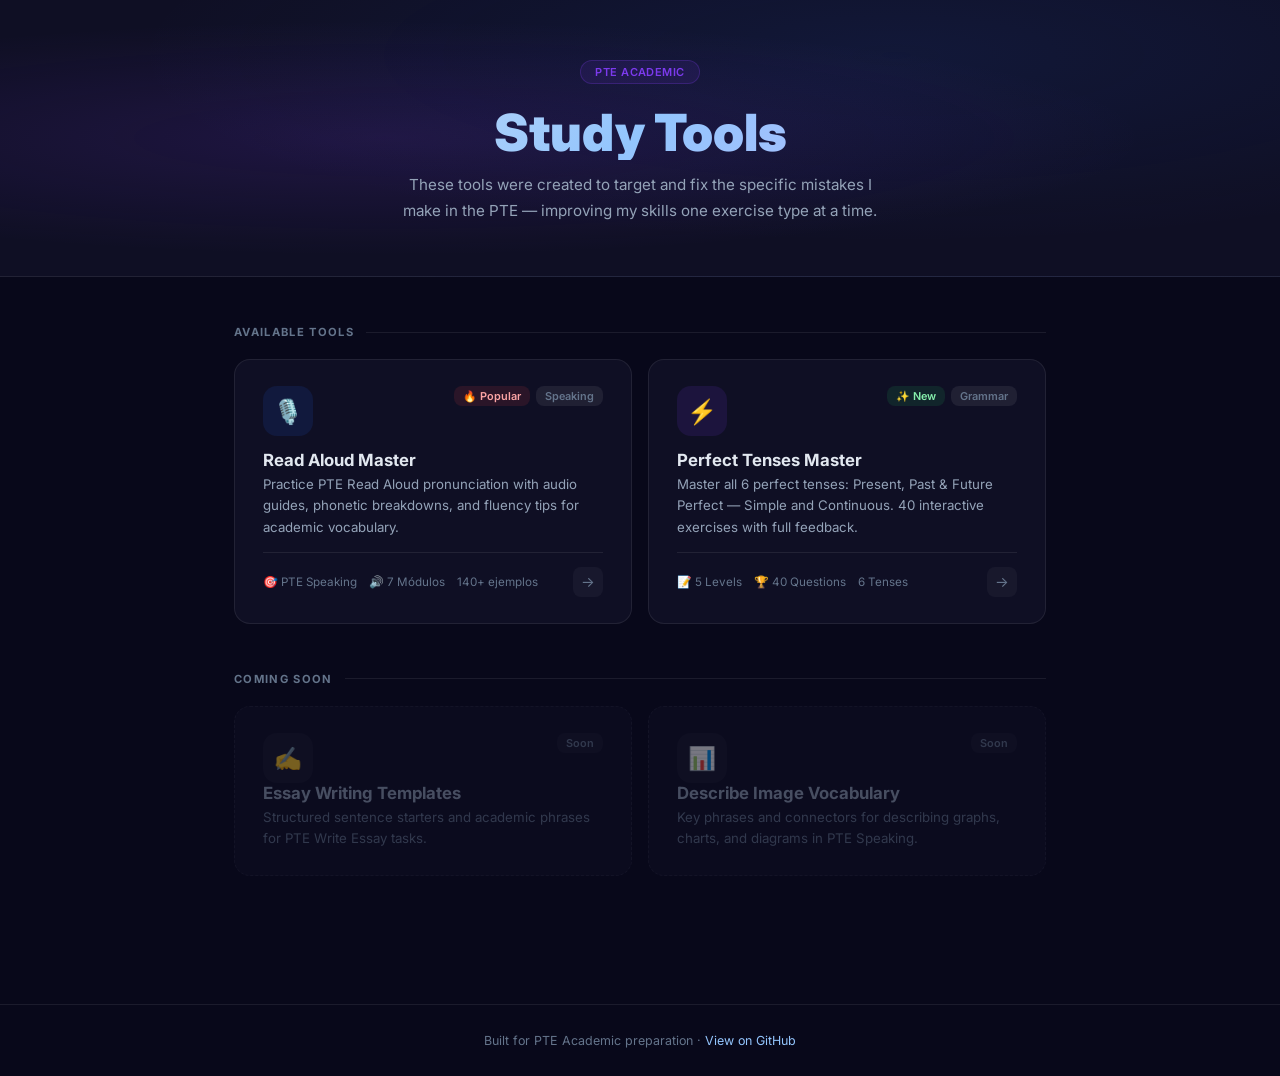
==== commit 310908b2: "Update index description to reflect personal PTE improvement goal Co-Authored-By: Claude Sonnet 4.6 " ====
--- a/index.html
+++ b/index.html
@@ -111,7 +111,7 @@
 <header class="index-header">
   <div class="index-badge">PTE Academic</div>
   <h1>Study Tools</h1>
-  <p>Interactive grammar and pronunciation tools for the PTE Academic exam. Open source, no login required.</p>
+  <p>These tools were created to target and fix the specific mistakes I make in the PTE — improving my skills one exercise type at a time.</p>
 </header>
 
 <main class="index-main">
